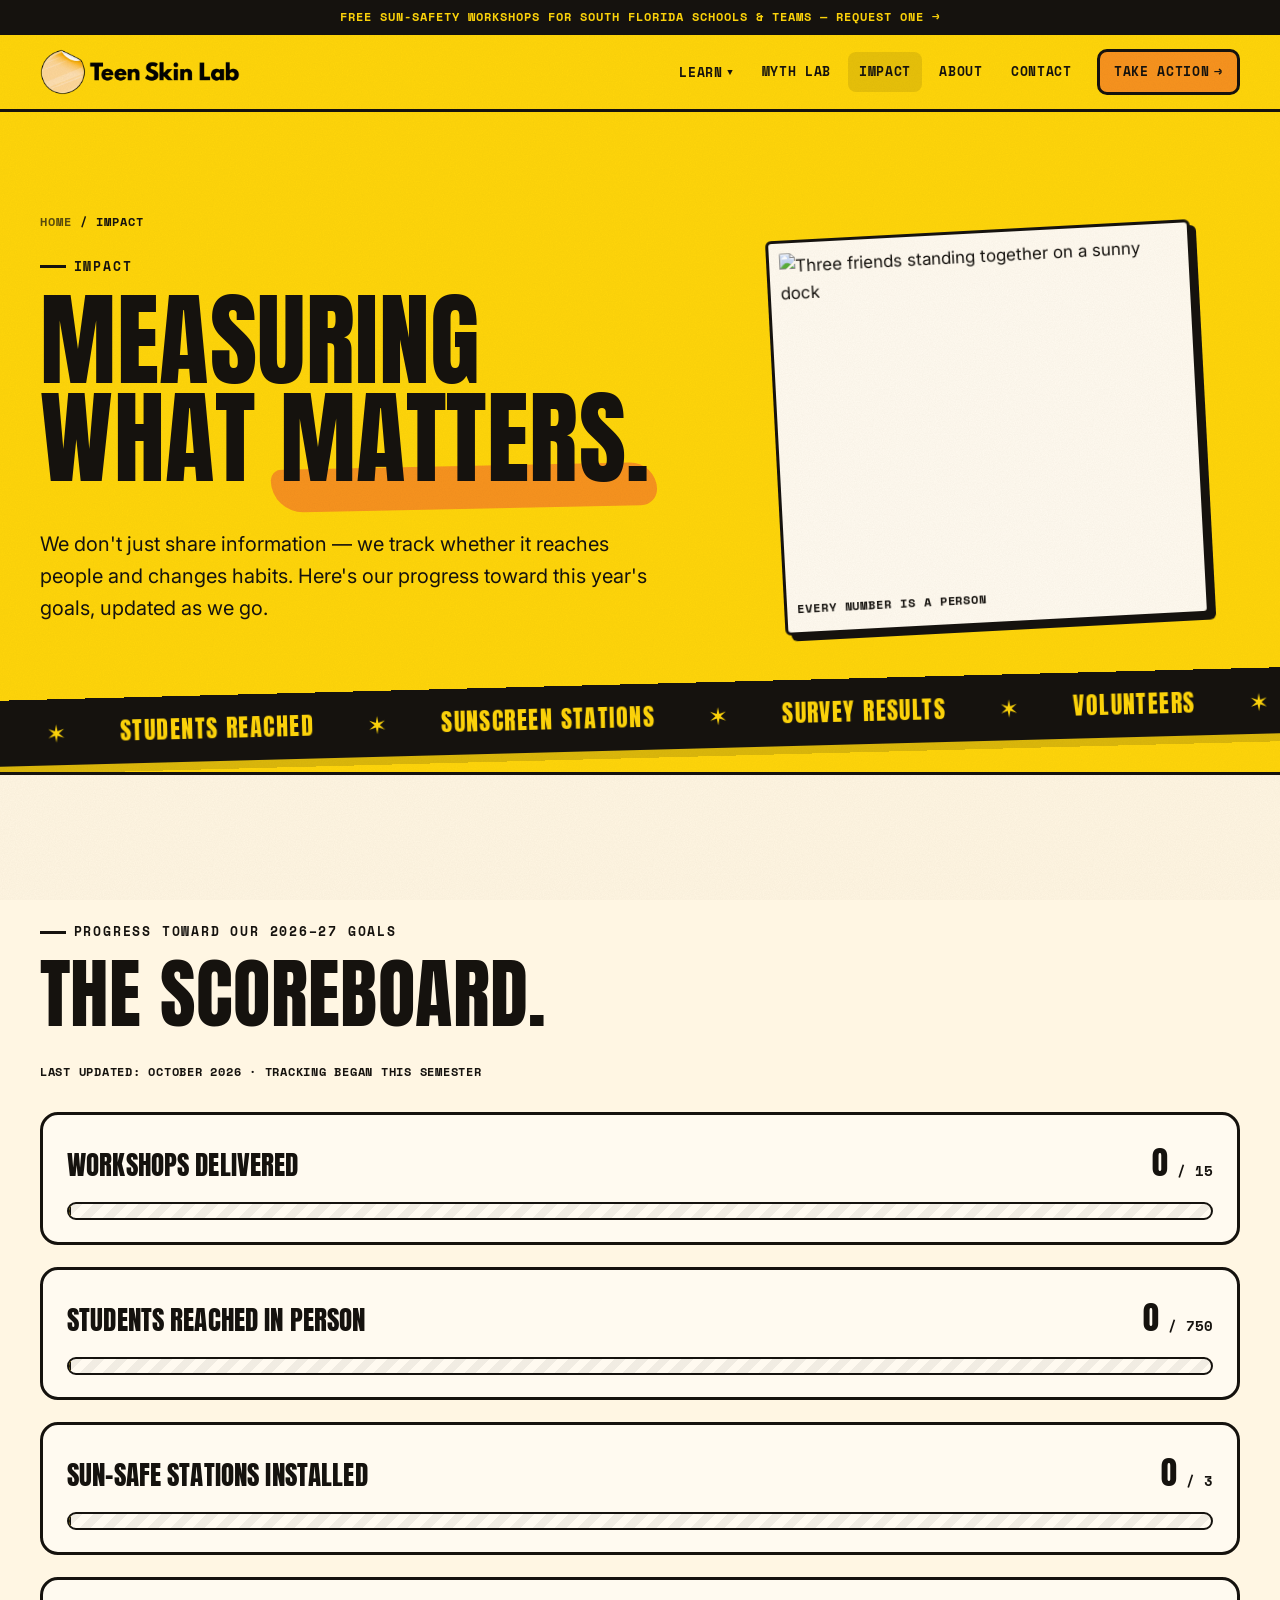
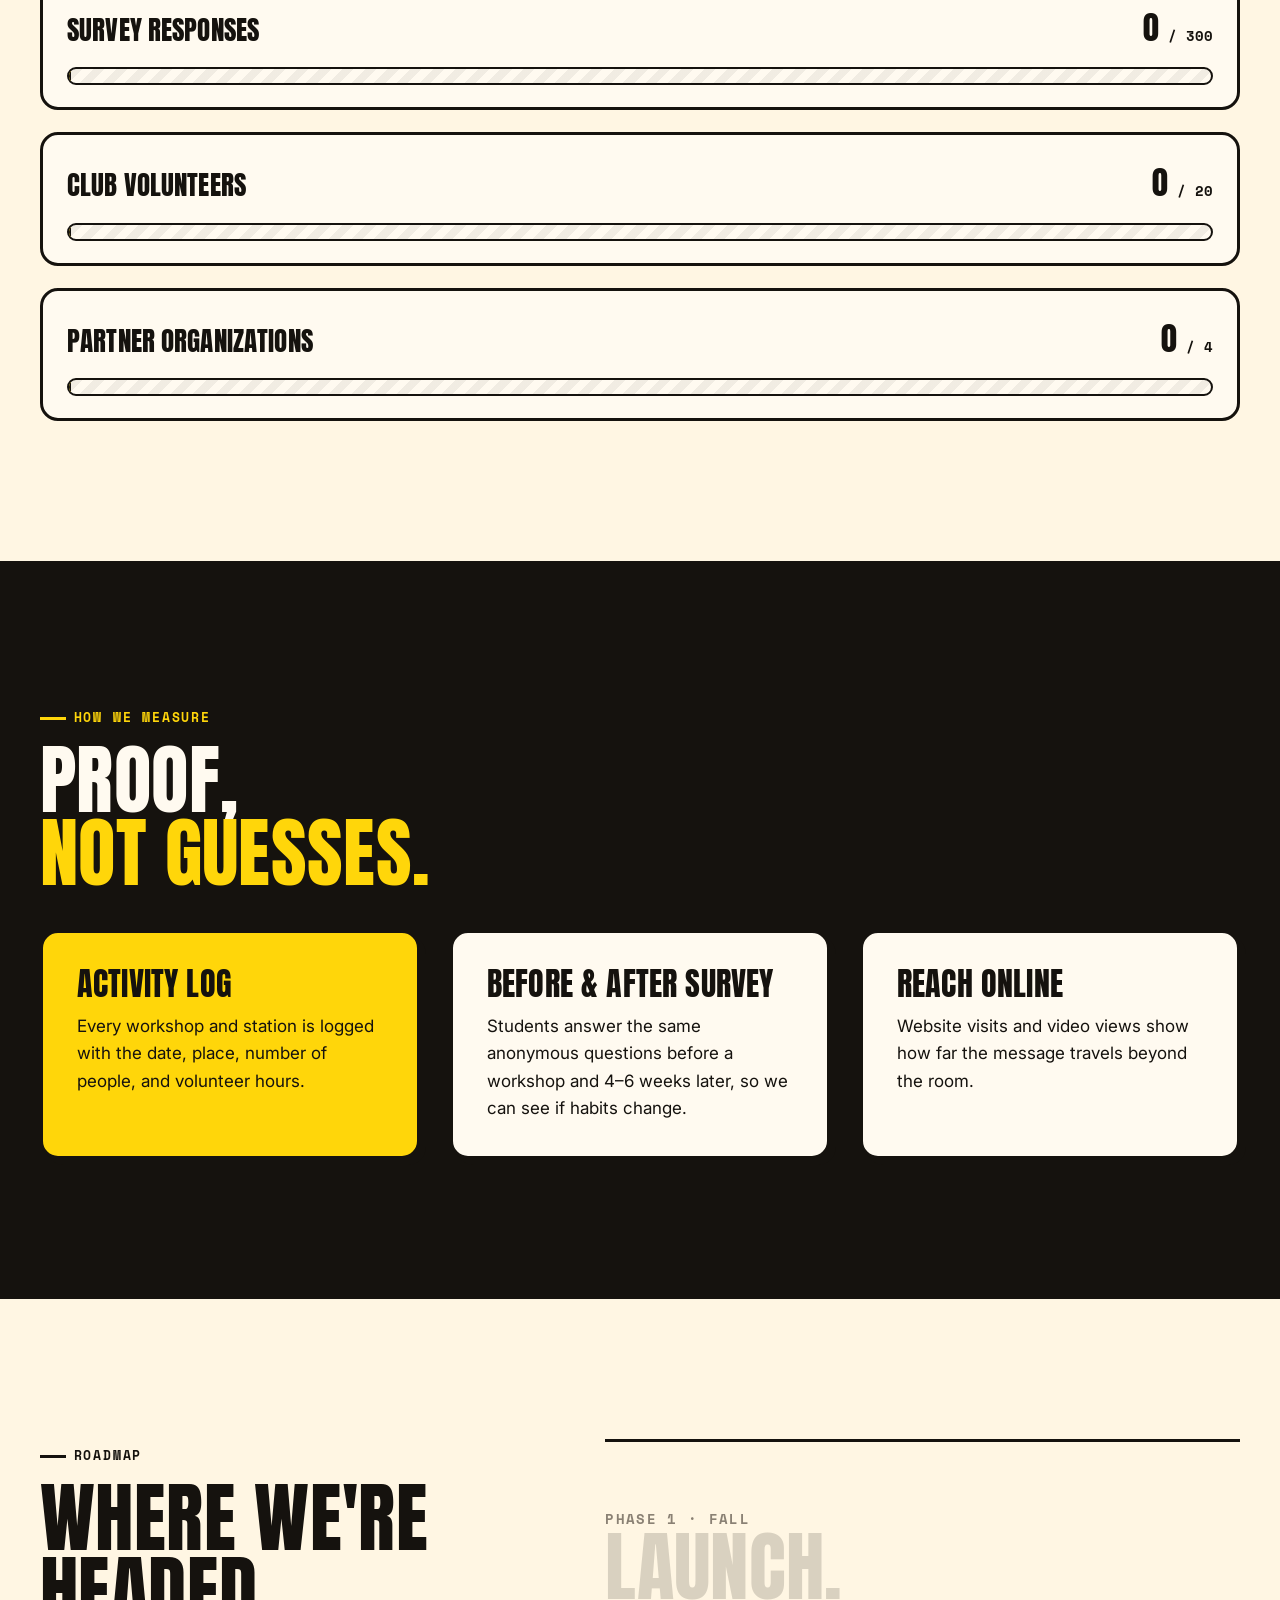
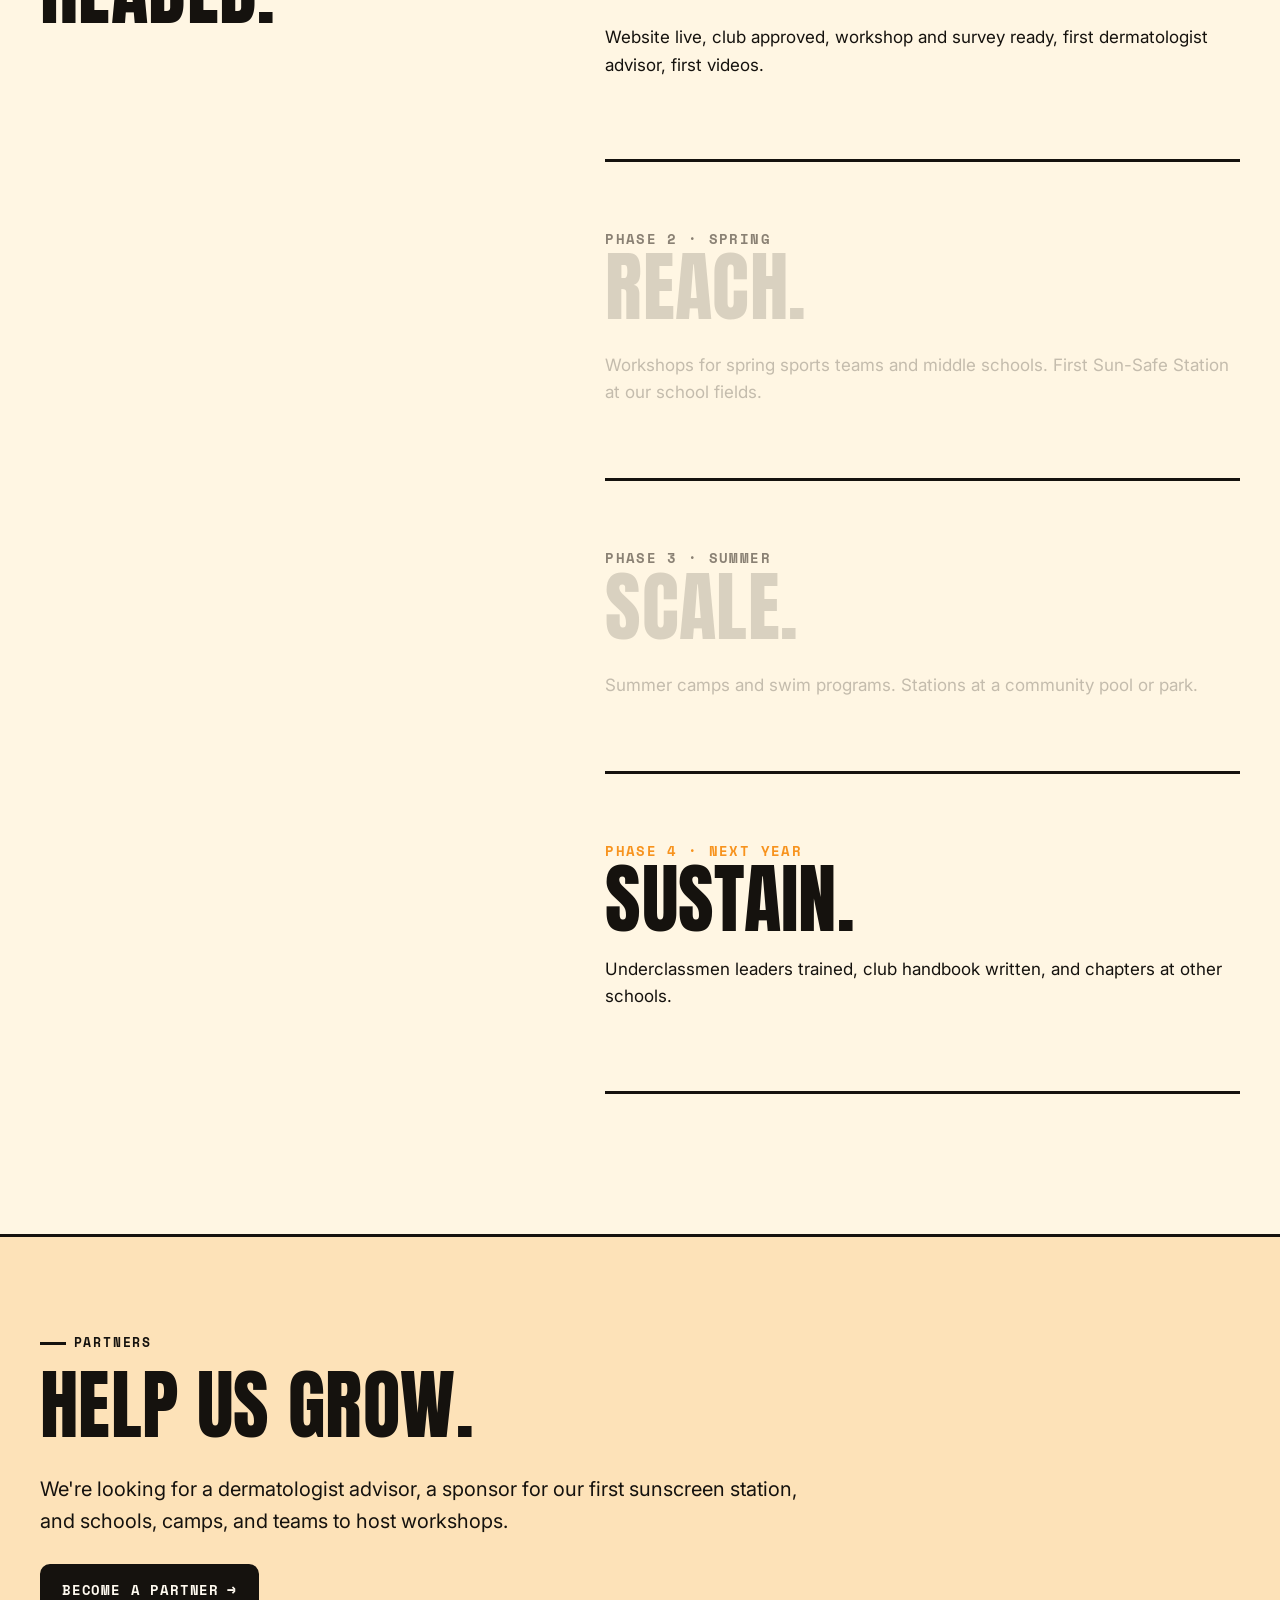
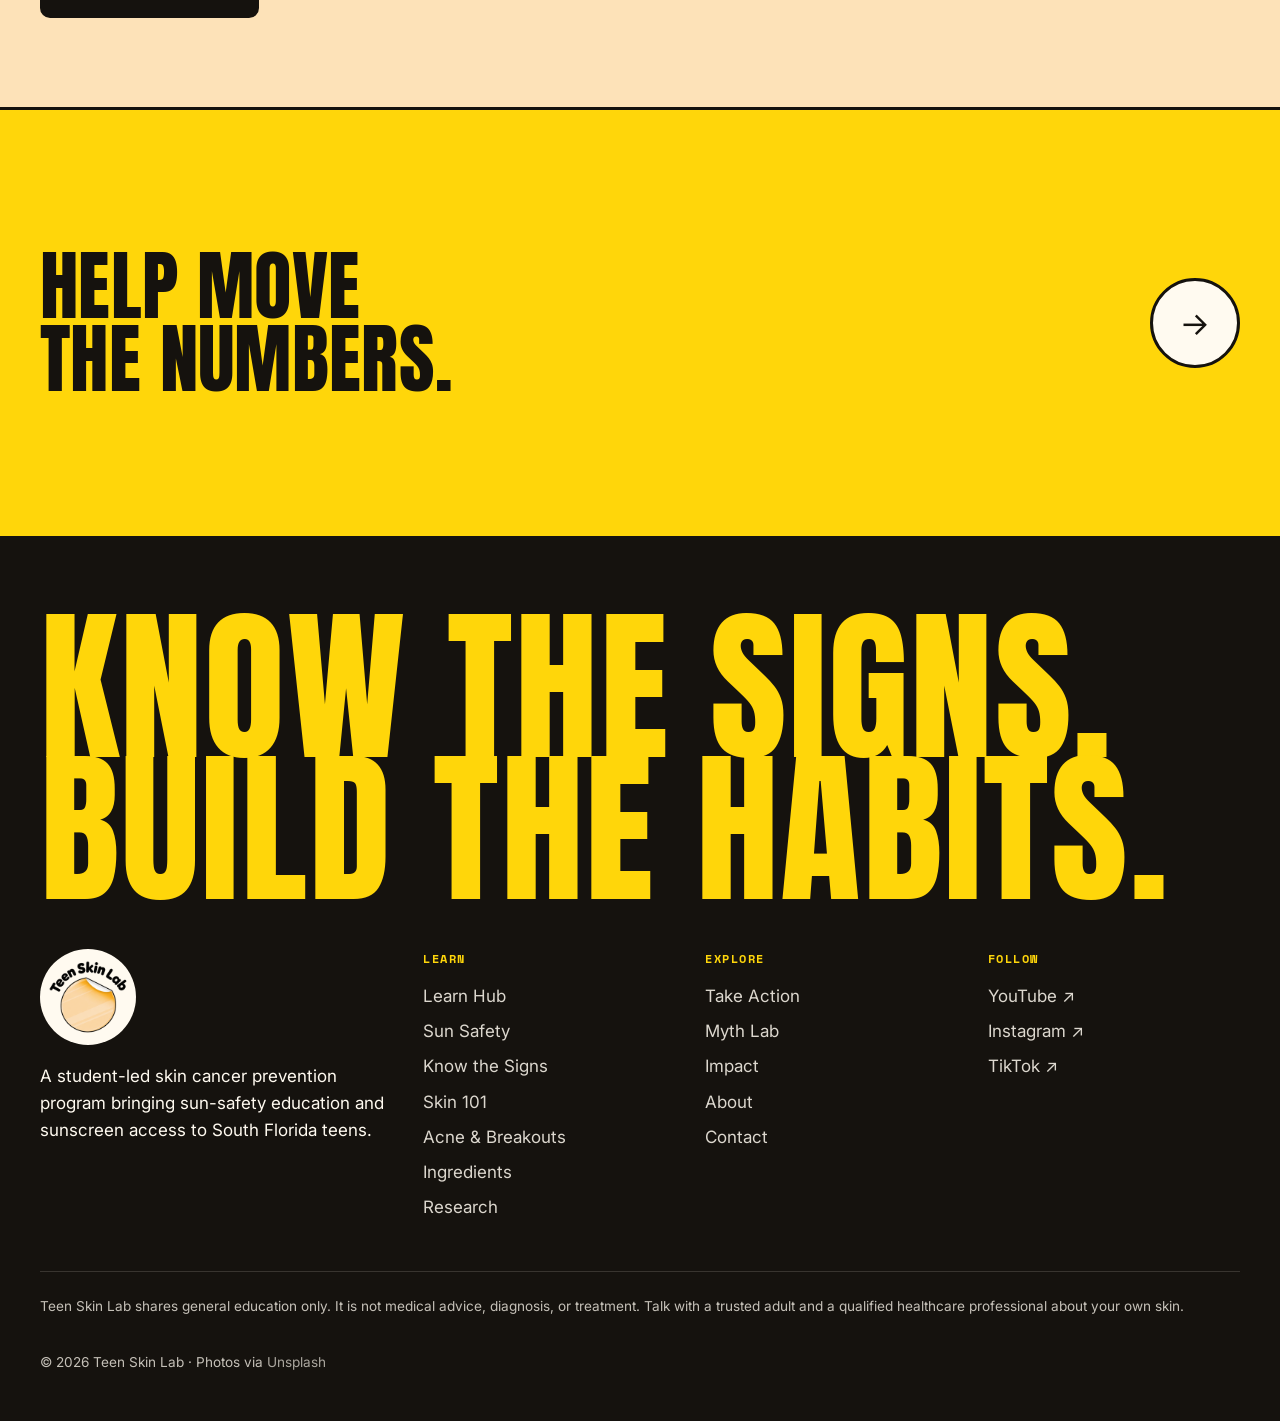
==== site/impact.html @ 0ec0adff "Add files via upload" ====
<!doctype html>
<html lang="en">
<head>
  <meta charset="utf-8">
  <meta name="viewport" content="width=device-width, initial-scale=1">
  <title>Impact — Teen Skin Lab</title>
  <meta name="description" content="Track Teen Skin Lab's progress: workshops delivered, students reached, sunscreen stations installed, and survey results.">
  <meta name="theme-color" content="#ffd60a">
  <link rel="icon" href="logo.png">
  <link rel="preconnect" href="https://fonts.googleapis.com">
  <link rel="preconnect" href="https://fonts.gstatic.com" crossorigin>
  <link href="https://fonts.googleapis.com/css2?family=Anton&family=Inter:wght@400;500;700&family=Space+Mono:wght@400;700&display=swap" rel="stylesheet">
  <link rel="stylesheet" href="style.css">
</head>
<body>
  <div id="site-header"></div>
  <main>
    <section class="page-hero band-sun">
      <div class="wrap inner">
        <div>
          <p class="crumbs"><a href="index.html">Home</a> / Impact</p>
          <p class="eyebrow" data-reveal>Impact</p>
          <h1 data-reveal>Measuring<br>what <span class="mark amber">matters.</span></h1>
          <p class="lead" data-reveal>We don't just share information — we track whether it reaches people and changes habits. Here's our progress toward this year's goals, updated as we go.</p>
        </div>
        <figure class="polaroid" data-reveal="tilt" style="--r:-3deg">
          <img src="https://images.unsplash.com/photo-1604694113734-1529fe67a7fd?auto=format&fit=crop&w=800&q=75" alt="Three friends standing together on a sunny dock">
          <figcaption>Every number is a person</figcaption>
        </figure>
      </div>
      <div class="tape ink" aria-hidden="true"><div class="track">
        <span>Workshops</span><span>Students reached</span><span>Sunscreen stations</span><span>Survey results</span><span>Volunteers</span>
        <span>Workshops</span><span>Students reached</span><span>Sunscreen stations</span><span>Survey results</span><span>Volunteers</span>
      </div></div>
    </section>

    <section class="pad">
      <div class="wrap">
        <p class="eyebrow" data-reveal>Progress toward our 2026–27 goals</p>
        <h2 data-reveal>The scoreboard.</h2>
        <!-- UPDATE THESE: change data-current as you go. data-goal is the target. -->
        <p class="updated" data-reveal>Last updated: October 2026 · Tracking began this semester</p>
        <div class="meters" data-stagger style="margin-top:30px">
          <div class="meter" data-current="0" data-goal="15" data-reveal><div class="meter-top"><h3>Workshops delivered</h3><span class="meter-nums"></span></div><div class="bar"><span></span></div></div>
          <div class="meter" data-current="0" data-goal="750" data-reveal><div class="meter-top"><h3>Students reached in person</h3><span class="meter-nums"></span></div><div class="bar"><span></span></div></div>
          <div class="meter" data-current="0" data-goal="3" data-reveal><div class="meter-top"><h3>Sun-Safe Stations installed</h3><span class="meter-nums"></span></div><div class="bar"><span></span></div></div>
          <div class="meter" data-current="0" data-goal="300" data-reveal><div class="meter-top"><h3>Survey responses</h3><span class="meter-nums"></span></div><div class="bar"><span></span></div></div>
          <div class="meter" data-current="0" data-goal="20" data-reveal><div class="meter-top"><h3>Club volunteers</h3><span class="meter-nums"></span></div><div class="bar"><span></span></div></div>
          <div class="meter" data-current="0" data-goal="4" data-reveal><div class="meter-top"><h3>Partner organizations</h3><span class="meter-nums"></span></div><div class="bar"><span></span></div></div>
        </div>
      </div>
    </section>

    <section class="pad band-ink on-dark">
      <div class="wrap">
        <p class="eyebrow" data-reveal>How we measure</p>
        <h2 data-reveal>Proof,<br><span style="color:var(--sun)">not guesses.</span></h2>
        <div class="grid-3" data-stagger style="margin-top:40px;color:var(--ink)">
          <div class="box sun" data-reveal><h3>Activity log</h3><p>Every workshop and station is logged with the date, place, number of people, and volunteer hours.</p></div>
          <div class="box" data-reveal><h3>Before &amp; after survey</h3><p>Students answer the same anonymous questions before a workshop and 4–6 weeks later, so we can see if habits change.</p></div>
          <div class="box" data-reveal><h3>Reach online</h3><p>Website visits and video views show how far the message travels beyond the room.</p></div>
        </div>
      </div>
    </section>

    <section class="pad">
      <div class="wrap split">
        <div class="sticky">
          <p class="eyebrow" data-reveal>Roadmap</p>
          <h2 data-reveal>Where we're<br>headed.</h2>
        </div>
        <div data-steps>
          <div class="step" data-tag="Launch"><span class="num">PHASE 1 · FALL</span><h3>Launch.</h3><p>Website live, club approved, workshop and survey ready, first dermatologist advisor, first videos.</p></div>
          <div class="step" data-tag="Reach"><span class="num">PHASE 2 · SPRING</span><h3>Reach.</h3><p>Workshops for spring sports teams and middle schools. First Sun-Safe Station at our school fields.</p></div>
          <div class="step" data-tag="Scale"><span class="num">PHASE 3 · SUMMER</span><h3>Scale.</h3><p>Summer camps and swim programs. Stations at a community pool or park.</p></div>
          <div class="step" data-tag="Sustain"><span class="num">PHASE 4 · NEXT YEAR</span><h3>Sustain.</h3><p>Underclassmen leaders trained, club handbook written, and chapters at other schools.</p></div>
        </div>
      </div>
    </section>

    <section class="pad-sm band-peach rule" style="border-bottom:var(--line)">
      <div class="wrap">
        <p class="eyebrow" data-reveal>Partners</p>
        <h2 data-reveal>Help us grow.</h2>
        <p class="lead" data-reveal>We're looking for a dermatologist advisor, a sponsor for our first sunscreen station, and schools, camps, and teams to host workshops.</p>
        <div class="btn-row" data-reveal><a class="btn" href="contact.html?reason=partner">Become a partner <span class="arr">→</span></a></div>
      </div>
    </section>

    <section class="pad band-sun">
      <div class="wrap">
        <a class="next" href="take-action.html" data-reveal>
          <h2>Help move<br>the numbers.</h2>
          <span class="circle" aria-hidden="true">→</span>
        </a>
      </div>
    </section>
  </main>
  <div id="site-footer"></div>
  <script src="main.js"></script>
</body>
</html>
---- site/style.css ----
/* =========================================================
   Teen Skin Lab — shared styles
   Palette pulled from the logo: sun yellow, amber, ink, cream.
   ========================================================= */

@view-transition { navigation: auto; }

:root {
  --ink: #15120e;
  --ink-soft: #3a332b;
  --paper: #fff6e3;
  --cream: #fffaf0;
  --sun: #ffd60a;
  --sun-deep: #ffb703;
  --amber: #f7931e;
  --peach: #fde2b8;
  --muted: #8a8174;
  --line: 3px solid var(--ink);

  --display: "Anton", "Impact", "Arial Narrow Bold", sans-serif;
  --body: "Inter", system-ui, -apple-system, "Segoe UI", sans-serif;
  --mono: "Space Mono", ui-monospace, "Consolas", monospace;

  --wrap: 1200px;
  --gutter: clamp(16px, 4vw, 40px);
  --radius: 18px;
  --shadow: 6px 6px 0 var(--ink);
  --ease: cubic-bezier(.2, .8, .2, 1);
}

*, *::before, *::after { box-sizing: border-box; }
html { scroll-behavior: smooth; -webkit-text-size-adjust: 100%; }
body {
  margin: 0;
  font-family: var(--body);
  font-size: 17px;
  line-height: 1.6;
  color: var(--ink);
  background: var(--paper);
  overflow-x: hidden;
  transition: background-color .7s var(--ease), color .7s var(--ease);
}
img { max-width: 100%; display: block; }
/* Keeps slide-in animations from causing sideways scrolling; clip (unlike hidden) keeps sticky working */
main { overflow-x: clip; }
a { color: inherit; }
::selection { background: var(--sun); color: var(--ink); }

/* Paper grain over the whole page (pure SVG noise, no image file) */
body::before {
  content: "";
  position: fixed; inset: 0;
  pointer-events: none;
  z-index: 100;
  opacity: .22;
  mix-blend-mode: multiply;
  background-image: url("data:image/svg+xml,%3Csvg xmlns='http://www.w3.org/2000/svg' width='220' height='220'%3E%3Cfilter id='n'%3E%3CfeTurbulence type='fractalNoise' baseFrequency='.85' numOctaves='3' stitchTiles='stitch'/%3E%3CfeColorMatrix values='0 0 0 0 .5 0 0 0 0 .45 0 0 0 0 .38 0 0 0 .55 0'/%3E%3C/filter%3E%3Crect width='100%25' height='100%25' filter='url(%23n)'/%3E%3C/svg%3E");
}

.wrap { width: min(var(--wrap), 100% - var(--gutter) * 2); margin-inline: auto; }

/* ---------- Type ---------- */
h1, h2, h3, .display {
  font-family: var(--display);
  font-weight: 400;
  text-transform: uppercase;
  line-height: .95;
  letter-spacing: .005em;
  margin: 0 0 .4em;
}
h1 { font-size: clamp(3rem, 9vw, 7.5rem); }
h2 { font-size: clamp(2.4rem, 6vw, 4.8rem); }
h3 { font-size: clamp(1.5rem, 2.6vw, 2rem); line-height: 1.05; }
p { margin: 0 0 1em; }
.lead { font-size: clamp(1.05rem, 1.6vw, 1.25rem); max-width: 60ch; }
.eyebrow {
  font-family: var(--mono);
  font-size: .8rem;
  font-weight: 700;
  letter-spacing: .14em;
  text-transform: uppercase;
  margin: 0 0 1.2em;
  display: inline-flex; align-items: center; gap: .6em;
}
.eyebrow::before { content: ""; width: 26px; height: 3px; background: currentColor; }

/* Marker highlight that draws itself in */
.mark { position: relative; white-space: nowrap; z-index: 0; }
.mark::after {
  content: "";
  position: absolute; z-index: -1;
  left: -.08em; right: -.08em; bottom: .02em; height: .42em;
  background: var(--sun);
  border-radius: .2em .5em .3em .6em;
  transform: scaleX(0) rotate(-1.2deg);
  transform-origin: left center;
  transition: transform .9s .5s var(--ease);
}
.mark.amber::after { background: var(--amber); }
.is-in .mark::after, .mark.is-in::after { transform: scaleX(1) rotate(-1.2deg); }

/* ---------- Buttons ---------- */
.btn {
  --bg: var(--ink); --fg: var(--cream);
  display: inline-flex; align-items: center; gap: .6em;
  padding: .95em 1.4em;
  font-family: var(--mono); font-weight: 700; font-size: .85rem;
  letter-spacing: .06em; text-transform: uppercase; text-decoration: none;
  color: var(--fg); background: var(--bg);
  border: var(--line); border-radius: 10px;
  box-shadow: 0 0 0 var(--ink);
  transition: transform .25s var(--ease), box-shadow .25s var(--ease), background .25s;
  cursor: pointer;
}
.btn:hover, .btn:focus-visible { transform: translate(-4px, -4px); box-shadow: 4px 4px 0 var(--ink); }
.btn:active { transform: translate(0, 0); box-shadow: 0 0 0 var(--ink); }
.btn .arr { transition: transform .25s var(--ease); }
.btn:hover .arr { transform: translateX(4px); }
.btn.sun { --bg: var(--sun); --fg: var(--ink); }
.btn.amber { --bg: var(--amber); --fg: var(--ink); }
.btn.ghost { --bg: transparent; --fg: var(--ink); }
.btn.light { --bg: var(--cream); --fg: var(--ink); }
.on-dark .btn:hover { box-shadow: 4px 4px 0 var(--sun); }
.btn-row { display: flex; flex-wrap: wrap; gap: 14px; margin-top: 1.6em; }

:focus-visible { outline: 3px solid var(--amber); outline-offset: 3px; }

/* ---------- Announcement + header ---------- */
.announce {
  background: var(--ink); color: var(--sun);
  font-family: var(--mono); font-size: .78rem; font-weight: 700; letter-spacing: .08em;
  text-transform: uppercase; text-align: center;
  padding: .6em var(--gutter);
}
.announce a { text-decoration: none; }
.announce a:hover { text-decoration: underline; }

.site-header {
  position: sticky; top: 0; z-index: 50;
  background: var(--sun);
  border-bottom: var(--line);
  transition: box-shadow .3s, padding .3s;
}
.site-header.scrolled { box-shadow: 0 6px 0 rgba(21,18,14,.12); }
.nav {
  display: flex; align-items: center; justify-content: space-between; gap: 20px;
  min-height: 74px;
  transition: min-height .3s var(--ease);
}
.site-header.scrolled .nav { min-height: 60px; }
.brand { display: flex; align-items: center; gap: 10px; text-decoration: none; }
.brand img { height: 46px; width: auto; transition: transform .5s var(--ease), height .3s var(--ease); }
.brand:hover img { transform: rotate(-2deg) scale(1.04); }
.site-header.scrolled .brand img { height: 38px; }

.menu { display: flex; align-items: center; gap: 6px; list-style: none; margin: 0; padding: 0; }
.menu > li { position: relative; }
.menu a, .menu button {
  font-family: var(--mono); font-size: .82rem; font-weight: 700; letter-spacing: .05em;
  text-transform: uppercase; text-decoration: none;
  background: none; border: 0; color: var(--ink); cursor: pointer;
  padding: .7em .85em; border-radius: 8px;
  display: inline-flex; align-items: center; gap: .35em;
}
.menu > li > a:hover, .menu > li > button:hover, .menu a[aria-current="page"] { background: rgba(21,18,14,.1); }
.menu .chev { transition: transform .25s; font-size: .7em; }
.has-drop:hover .chev, .has-drop.open .chev { transform: rotate(180deg); }
.drop {
  position: absolute; top: calc(100% + 8px); left: 0;
  min-width: 230px; list-style: none; margin: 0; padding: 8px;
  background: var(--ink); border-radius: 12px;
  opacity: 0; visibility: hidden; transform: translateY(-6px);
  transition: opacity .2s, transform .25s var(--ease), visibility .2s;
}
.drop::before { content: ""; position: absolute; inset: -12px 0 auto; height: 12px; }
.has-drop:hover .drop, .has-drop:focus-within .drop, .has-drop.open .drop { opacity: 1; visibility: visible; transform: none; }
.drop a { color: var(--cream); display: flex; width: 100%; }
.drop a:hover, .drop a[aria-current="page"] { background: rgba(255,214,10,.16); color: var(--sun); }
.menu a.btn { margin-left: 8px; padding: .75em 1.1em; background: var(--bg); color: var(--fg); border: var(--line); border-radius: 10px; }
.menu a.btn:hover { background: var(--bg); }

.burger { display: none; width: 48px; height: 44px; border: var(--line); border-radius: 10px; background: var(--cream); cursor: pointer; position: relative; }
.burger span, .burger span::before, .burger span::after { position: absolute; left: 11px; width: 20px; height: 3px; background: var(--ink); border-radius: 2px; transition: transform .3s var(--ease), opacity .2s; }
.burger span { top: 19px; }
.burger span::before { content: ""; left: 0; top: -7px; }
.burger span::after { content: ""; left: 0; top: 7px; }
.nav-open .burger span { background: transparent; }
.nav-open .burger span::before { transform: translateY(7px) rotate(45deg); }
.nav-open .burger span::after { transform: translateY(-7px) rotate(-45deg); }

/* Scroll progress bar */
.progress { position: absolute; left: 0; bottom: -3px; height: 3px; width: 100%; background: var(--amber); transform-origin: left; transform: scaleX(0); }

/* ---------- Sections ---------- */
section { position: relative; }
.pad { padding-block: clamp(70px, 11vw, 140px); }
.pad-sm { padding-block: clamp(50px, 7vw, 90px); }
.band-sun { background: var(--sun); }
.band-amber { background: var(--amber); }
.band-peach { background: var(--peach); }
.band-cream { background: var(--cream); }
.band-ink { background: var(--ink); color: var(--cream); }
.band-ink .eyebrow { color: var(--sun); }
.rule { border-top: var(--line); }
/* With JS on, themed sections let the body colour fade in behind them */
.js [data-body] { background: transparent; }

/* ---------- Hero ---------- */
.hero { padding-top: clamp(50px, 8vw, 100px); overflow: hidden; }
.hero-copy { position: relative; text-align: center; z-index: 2; }
.hero h1 .line { display: block; overflow: hidden; padding-bottom: .04em; }
.hero h1 .line > span { display: inline-block; transform: translateY(105%); transition: transform 1s var(--ease); }
.hero h1 .line:nth-child(2) > span { transition-delay: .12s; }
.hero.is-in h1 .line > span { transform: none; }
.hero .lead { margin-inline: auto; }
.hero .btn-row { justify-content: center; }
.doodle {
  position: absolute; width: clamp(70px, 10vw, 130px);
  left: clamp(0px, 4vw, 60px); top: 40%;
  color: var(--ink);
}
.doodle path { stroke-dasharray: 400; stroke-dashoffset: 400; transition: stroke-dashoffset 1.6s .9s var(--ease); }
.hero.is-in .doodle path { stroke-dashoffset: 0; }
.sparkle { position: absolute; right: clamp(0px, 5vw, 80px); top: 12%; width: clamp(46px, 6vw, 80px); animation: spin 14s linear infinite; }

.collage {
  position: relative;
  display: grid; grid-template-columns: repeat(3, 1fr); gap: clamp(12px, 3vw, 40px);
  margin-top: clamp(40px, 7vw, 80px);
  padding-bottom: clamp(90px, 12vw, 160px);
}
.polaroid {
  background: var(--cream); padding: 10px 10px 14px;
  border: var(--line); border-radius: 6px;
  box-shadow: var(--shadow);
  will-change: transform;
}
.polaroid img { aspect-ratio: 4 / 3.4; object-fit: cover; width: 100%; border-radius: 2px; }
.polaroid figcaption { font-family: var(--mono); font-size: .72rem; font-weight: 700; text-transform: uppercase; letter-spacing: .08em; padding-top: 8px; }
.collage > .para { will-change: transform; }
.collage > :nth-child(1) .polaroid { --r: -6deg; transform: rotate(var(--r)); margin-top: 30px; }
.collage > :nth-child(2) .polaroid { --r: 3deg; transform: rotate(var(--r)); }
.collage > :nth-child(3) .polaroid { --r: -2deg; transform: rotate(var(--r)); margin-top: 50px; }

/* Caution-tape style marquee bands */
.tape {
  position: absolute; left: -10%; width: 120%;
  background: var(--sun); color: var(--ink);
  border-block: var(--line);
  font-family: var(--display); font-size: clamp(1rem, 2vw, 1.5rem); letter-spacing: .06em; text-transform: uppercase;
  overflow: hidden; white-space: nowrap;
  z-index: 3;
  box-shadow: 0 8px 0 rgba(21,18,14,.15);
}
.tape.ink { background: var(--ink); color: var(--sun); border-color: var(--ink); }
.tape .track { display: inline-flex; gap: 2.2em; padding: .45em 0; animation: marquee 28s linear infinite; }
.tape.rev .track { animation-direction: reverse; animation-duration: 34s; }
.tape .track span::after { content: "✶"; margin-left: 2.2em; }
.collage .tape { bottom: 70px; transform: rotate(-4deg); }
.collage .tape.ink { bottom: 40px; transform: rotate(2.5deg); }
@keyframes marquee { to { transform: translateX(-50%); } }
@keyframes spin { to { transform: rotate(360deg); } }

/* ---------- Statement box + stats ---------- */
.statement {
  background: var(--sun); border: var(--line); border-radius: var(--radius);
  padding: clamp(28px, 5vw, 60px);
  box-shadow: 10px 10px 0 var(--ink);
}
.stats { display: grid; grid-template-columns: repeat(3, 1fr); gap: 0; margin-top: 2.2em; border-top: var(--line); }
.stat { padding: 1.4em 1.2em 0 0; }
.stat + .stat { border-left: var(--line); padding-left: 1.2em; }
.stats.four { grid-template-columns: repeat(4, 1fr); }
.stat b { display: block; font-family: var(--display); font-weight: 400; font-size: clamp(2.6rem, 5vw, 4.2rem); line-height: 1; }
.stat span { font-size: .95rem; display: block; margin-top: .4em; }
.src { font-family: var(--mono); font-size: .72rem; letter-spacing: .03em; color: var(--ink-soft); margin-top: 1.6em; }
.src a { text-underline-offset: 2px; }

/* ---------- Scroll-driven steps ---------- */
.steps { display: grid; grid-template-columns: 1.1fr 1fr; gap: clamp(30px, 6vw, 80px); align-items: start; }
.step { padding-block: clamp(30px, 7vh, 70px); border-top: var(--line); }
.step:last-child { border-bottom: var(--line); }
.step h3 { font-size: clamp(2.6rem, 6vw, 5rem); line-height: .9; color: rgba(21,18,14,.16); transition: color .5s var(--ease); margin-bottom: .3em; }
.step .num { font-family: var(--mono); font-weight: 700; font-size: .85rem; letter-spacing: .1em; color: var(--muted); transition: color .5s; }
.step p, .step .btn { opacity: .25; transform: translateY(8px); transition: opacity .5s var(--ease), transform .5s var(--ease); }
.step.active h3 { color: var(--ink); }
.step.active .num { color: var(--amber); }
.step.active p, .step.active .btn { opacity: 1; transform: none; }
.steps-media { position: sticky; top: 120px; aspect-ratio: 4 / 5; border: var(--line); border-radius: var(--radius); overflow: hidden; box-shadow: 10px 10px 0 var(--ink); background: var(--ink); }
.steps-media img { position: absolute; inset: 0; width: 100%; height: 100%; object-fit: cover; opacity: 0; transform: scale(1.08); transition: opacity .7s var(--ease), transform 1.2s var(--ease); }
.steps-media img.show { opacity: 1; transform: none; }
.step-img { display: none; }
.steps-media .tag { position: absolute; left: 16px; bottom: 16px; z-index: 2; background: var(--sun); border: var(--line); border-radius: 999px; padding: .35em 1em; font-family: var(--mono); font-weight: 700; font-size: .78rem; text-transform: uppercase; }

/* ---------- Big type band ---------- */
.bigtype { text-align: left; }
.bigtype h2 { font-size: clamp(3.4rem, 12vw, 10rem); line-height: .86; margin: 0; }
.bigtype h2 .outline { color: transparent; -webkit-text-stroke: 2px var(--sun); }

/* ---------- Topic cards ---------- */
.grid-3 { display: grid; grid-template-columns: repeat(3, 1fr); gap: clamp(18px, 2.5vw, 30px); }
.grid-2 { display: grid; grid-template-columns: repeat(2, 1fr); gap: clamp(18px, 2.5vw, 30px); }
.card {
  position: relative; display: flex; flex-direction: column;
  background: var(--cream); color: var(--ink);
  border: var(--line); border-radius: var(--radius); overflow: hidden;
  text-decoration: none;
  transition: transform .35s var(--ease), box-shadow .35s var(--ease);
}
a.card:hover { transform: translate(-6px, -6px) rotate(-.6deg); box-shadow: 8px 8px 0 var(--sun-deep); }
.band-ink a.card:hover { box-shadow: 8px 8px 0 var(--sun); }
.card .img { aspect-ratio: 16 / 10; overflow: hidden; border-bottom: var(--line); }
.card .img img { width: 100%; height: 100%; object-fit: cover; transition: transform .8s var(--ease); }
a.card:hover .img img { transform: scale(1.07); }
.card .body { padding: 22px 22px 24px; display: flex; flex-direction: column; flex: 1; }
.card .body p { font-size: .98rem; color: var(--ink-soft); }
.card .go { margin-top: auto; font-family: var(--mono); font-weight: 700; font-size: .8rem; text-transform: uppercase; letter-spacing: .06em; }
.card .chip { position: absolute; top: 14px; left: 14px; z-index: 2; background: var(--sun); border: 2px solid var(--ink); border-radius: 999px; padding: .2em .8em; font-family: var(--mono); font-size: .7rem; font-weight: 700; text-transform: uppercase; }

/* ---------- Flip cards (Myth vs Fact) ---------- */
.flips { display: grid; grid-template-columns: repeat(auto-fill, minmax(260px, 1fr)); gap: clamp(22px, 3vw, 40px); padding-block: 10px 30px; }
.flip { perspective: 1200px; min-height: 290px; transform: rotate(var(--r, 0deg)); transition: transform .4s var(--ease); }
.flip:nth-child(4n+1) { --r: -3deg; }
.flip:nth-child(4n+2) { --r: 2.5deg; margin-top: 26px; }
.flip:nth-child(4n+3) { --r: -1.5deg; }
.flip:nth-child(4n+4) { --r: 3deg; margin-top: 18px; }
.flip:hover { transform: rotate(0deg) translateY(-6px); }
.flip button { all: unset; display: block; width: 100%; height: 100%; min-height: inherit; cursor: pointer; position: relative; transform-style: preserve-3d; transition: transform .8s var(--ease); }
.flip button:focus-visible { outline: 3px solid var(--amber); outline-offset: 6px; border-radius: var(--radius); }
.flip.flipped button { transform: rotateY(180deg); }
.face {
  position: absolute; inset: 0;
  backface-visibility: hidden; -webkit-backface-visibility: hidden;
  border: var(--line); border-radius: var(--radius);
  padding: 24px; display: flex; flex-direction: column;
  box-shadow: var(--shadow);
}
.face .label { font-family: var(--mono); font-weight: 700; font-size: .75rem; letter-spacing: .12em; text-transform: uppercase; }
.face .q { font-family: var(--display); text-transform: uppercase; font-size: clamp(1.5rem, 2.2vw, 1.9rem); line-height: 1.02; margin: .5em 0 auto; }
.face p { font-size: .95rem; margin: .6em 0 auto; }
.face .hint { font-family: var(--mono); font-weight: 700; font-size: .75rem; text-transform: uppercase; display: inline-flex; align-self: flex-start; gap: .4em; border: 2px solid currentColor; border-radius: 8px; padding: .45em .8em; margin-top: 14px; }
.face.front { background: var(--sun); }
.flip:nth-child(3n+2) .face.front { background: var(--amber); }
.flip:nth-child(3n+3) .face.front { background: var(--cream); }
.band-sun .flip:nth-child(3n+1) .face.front { background: var(--cream); }
.band-sun .flip:nth-child(3n+3) .face.front { background: var(--peach); }
.face.back { background: var(--ink); color: var(--cream); transform: rotateY(180deg); }
.face.back .label { color: var(--sun); }
.verdict { font-family: var(--display); font-size: 2.4rem; line-height: 1; color: var(--sun); text-transform: uppercase; margin-top: .25em; }

/* ---------- Quote ---------- */
.quote { display: grid; grid-template-columns: 1.2fr 1fr; gap: clamp(30px, 6vw, 80px); align-items: center; }
.quote blockquote { margin: 0; }
.quote blockquote p { font-family: var(--display); text-transform: uppercase; font-size: clamp(2.6rem, 6.5vw, 5.6rem); line-height: .92; margin: 0 0 .4em; }
.quote .qmark { font-family: var(--display); font-size: 6rem; line-height: .6; color: var(--amber); display: block; height: .5em; }
.quote figure { position: relative; margin: 0; }
.quote figure img { border: var(--line); border-radius: var(--radius); aspect-ratio: 4 / 5; object-fit: cover; width: 100%; box-shadow: 10px 10px 0 var(--sun); }
.sticker {
  position: absolute; top: -46px; right: -30px; width: 140px; z-index: 2;
  filter: drop-shadow(4px 5px 0 rgba(21,18,14,.35));
  animation: bob 5s ease-in-out infinite;
}
.quote figure .sticker img { width: 100%; border: 0; box-shadow: none; aspect-ratio: auto; border-radius: 0; object-fit: contain; }
@keyframes bob { 50% { transform: translateY(-10px) rotate(8deg); } }

/* ---------- Video slots ---------- */
.video-card { border: var(--line); border-radius: var(--radius); overflow: hidden; background: var(--ink); color: var(--cream); text-decoration: none; display: block; transition: transform .35s var(--ease), box-shadow .35s var(--ease); }
.video-card:hover { transform: translate(-5px, -5px); box-shadow: 8px 8px 0 var(--sun); }
.video-card .thumb { position: relative; aspect-ratio: 16 / 9; overflow: hidden; }
.video-card .thumb img { width: 100%; height: 100%; object-fit: cover; opacity: .55; transition: opacity .4s, transform .8s var(--ease); }
.video-card:hover .thumb img { opacity: .75; transform: scale(1.05); }
.play { position: absolute; inset: 0; margin: auto; width: 70px; height: 70px; border-radius: 50%; background: var(--sun); border: var(--line); display: grid; place-items: center; transition: transform .3s var(--ease); }
.play::after { content: ""; border-left: 20px solid var(--ink); border-block: 12px solid transparent; margin-left: 6px; }
.video-card:hover .play { transform: scale(1.12); }
.video-card .meta { padding: 16px 20px 20px; }
.video-card .meta b { font-family: var(--display); font-weight: 400; text-transform: uppercase; font-size: 1.5rem; display: block; line-height: 1.05; }
.video-card .meta small { font-family: var(--mono); color: var(--sun); text-transform: uppercase; font-weight: 700; letter-spacing: .08em; }

/* ---------- Page hero (inner pages) ---------- */
.page-hero { padding-block: clamp(50px, 8vw, 100px) clamp(80px, 10vw, 130px); overflow: hidden; border-bottom: var(--line); }
.page-hero .inner { display: grid; grid-template-columns: 1.25fr 1fr; gap: clamp(30px, 5vw, 70px); align-items: center; }
.page-hero h1 { font-size: clamp(3rem, 8vw, 6.6rem); }
.page-hero .polaroid { transform: rotate(3deg); }
.page-hero .tape { bottom: 22px; transform: rotate(-1.5deg); }
.crumbs { font-family: var(--mono); font-size: .78rem; font-weight: 700; text-transform: uppercase; letter-spacing: .08em; margin-bottom: 1.4em; }
.crumbs a { text-decoration: none; opacity: .7; }
.crumbs a:hover { opacity: 1; text-decoration: underline; }

/* ---------- Content blocks ---------- */
.split { display: grid; grid-template-columns: 1fr 1.3fr; gap: clamp(30px, 6vw, 90px); align-items: start; }
.split .sticky { position: sticky; top: 120px; }
.prose h3 { margin-top: 1.4em; }
.prose ul { padding-left: 1.2em; margin: 0 0 1em; }
.prose li { margin-bottom: .5em; }
.prose li::marker { color: var(--amber); }
.box { border: var(--line); border-radius: var(--radius); padding: clamp(22px, 3vw, 34px); background: var(--cream); box-shadow: var(--shadow); }
.box.sun { background: var(--sun); }
.box.ink { background: var(--ink); color: var(--cream); }
.box h3 { margin-bottom: .4em; }
.box p:last-child { margin-bottom: 0; }

.checklist { list-style: none; padding: 0; margin: 0; display: grid; gap: 14px; }
.checklist li { display: grid; grid-template-columns: 42px 1fr; gap: 14px; align-items: start; padding: 16px; border: var(--line); border-radius: 14px; background: var(--cream); }
.checklist li::before { content: "✓"; display: grid; place-items: center; width: 42px; height: 42px; border-radius: 50%; background: var(--sun); border: 2px solid var(--ink); font-weight: 900; }
.checklist b { display: block; }

/* ABCDE letters */
.abcde { display: grid; grid-template-columns: repeat(5, 1fr); gap: 16px; }
.letter { border: var(--line); border-radius: var(--radius); background: var(--cream); padding: 20px; box-shadow: var(--shadow); transition: transform .35s var(--ease), background .35s; }
.letter:hover { transform: translateY(-8px) rotate(-1deg); background: var(--sun); }
.letter .big { font-family: var(--display); font-size: clamp(4rem, 8vw, 6.5rem); line-height: .9; display: block; color: var(--amber); -webkit-text-stroke: 2px var(--ink); }
.letter b { display: block; font-family: var(--display); font-weight: 400; text-transform: uppercase; font-size: 1.4rem; margin: .3em 0 .2em; }
.letter p { font-size: .92rem; margin: 0; }

/* Ingredient rows */
.ingredients { display: grid; gap: 16px; }
.ing { display: grid; grid-template-columns: 220px 1fr auto; gap: 24px; align-items: center; padding: 22px 26px; border: var(--line); border-radius: var(--radius); background: var(--cream); transition: transform .3s var(--ease), box-shadow .3s; }
.ing:hover { transform: translateX(8px); box-shadow: -8px 0 0 var(--sun); }
.ing h3 { margin: 0; font-size: 1.6rem; }
.ing p { margin: 0; font-size: .97rem; }
.pill { font-family: var(--mono); font-size: .7rem; font-weight: 700; text-transform: uppercase; letter-spacing: .06em; padding: .4em .9em; border-radius: 999px; border: 2px solid var(--ink); background: var(--sun); white-space: nowrap; }
.pill.amber { background: var(--amber); }
.pill.cream { background: var(--cream); }

/* Founder */
.founder > div { max-width: 820px; }
.tags { list-style: none; padding: 0; margin: 0 0 1.4em; display: flex; flex-wrap: wrap; gap: 8px; }
.tags li { font-family: var(--mono); font-size: .75rem; font-weight: 700; text-transform: uppercase; letter-spacing: .05em; padding: .4em .9em; border: 2px solid var(--ink); border-radius: 999px; background: var(--sun); }
.tags li:nth-child(2) { background: var(--amber); }
.pull { margin: 1.6em 0 0; padding: 18px 22px; border-left: 6px solid var(--amber); background: var(--cream); border-radius: 0 12px 12px 0; font-family: var(--display); text-transform: uppercase; font-size: clamp(1.3rem, 2.4vw, 1.8rem); line-height: 1.1; }

/* Team */
.team { display: grid; grid-template-columns: repeat(4, 1fr); gap: 20px; }
.member { display: flex; flex-direction: column; align-items: flex-start; padding: 24px; border: var(--line); border-radius: var(--radius); background: var(--cream); text-decoration: none; color: var(--ink); transition: transform .3s var(--ease), box-shadow .3s var(--ease); }
.member .avatar { width: 84px; height: 84px; border-radius: 50%; border: var(--line); background: var(--peach); display: grid; place-items: center; overflow: hidden; margin-bottom: 16px; font-family: var(--display); font-size: 2.4rem; }
.member .avatar img { width: 80%; }
.member h3 { margin: 0 0 .2em; font-size: 1.5rem; }
.member p { font-size: .95rem; margin: 0 0 1em; }
.member .go { margin-top: auto; font-family: var(--mono); font-weight: 700; font-size: .8rem; text-transform: uppercase; }
.member.open { background: transparent; border-style: dashed; }
.member.open:hover { transform: translate(-5px, -5px); box-shadow: 5px 5px 0 var(--ink); background: var(--cream); border-style: solid; }

/* Impact meters */
.meters { display: grid; gap: 22px; }
.meter { border: var(--line); border-radius: var(--radius); background: var(--cream); padding: 22px 24px; }
.meter-top { display: flex; justify-content: space-between; align-items: baseline; gap: 16px; margin-bottom: 14px; }
.meter-top h3 { margin: 0; font-size: clamp(1.3rem, 2.2vw, 1.7rem); }
.meter-nums { font-family: var(--mono); font-weight: 700; font-size: .9rem; white-space: nowrap; }
.meter-nums b { font-family: var(--display); font-weight: 400; font-size: 2rem; }
.meter .bar { height: 18px; border: 2px solid var(--ink); border-radius: 999px; background: repeating-linear-gradient(-45deg, transparent 0 8px, rgba(21,18,14,.06) 8px 16px); overflow: hidden; }
.meter .bar span { display: block; height: 100%; width: 0; background: var(--sun); border-right: 2px solid var(--ink); transition: width 1.6s .2s var(--ease); }
.meter.is-in .bar span { width: var(--pct, 0%); }
.updated { font-family: var(--mono); font-size: .78rem; font-weight: 700; text-transform: uppercase; letter-spacing: .06em; }

/* FAQ accordion */
.faq { display: grid; gap: 14px; }
.faq details { border: var(--line); border-radius: 14px; background: var(--cream); overflow: hidden; }
.faq summary { cursor: pointer; list-style: none; padding: 18px 22px; font-weight: 700; display: flex; justify-content: space-between; gap: 16px; align-items: center; }
.faq summary::-webkit-details-marker { display: none; }
.faq summary::after { content: "+"; font-family: var(--display); font-size: 1.8rem; line-height: 1; transition: transform .3s var(--ease); }
.faq details[open] summary::after { transform: rotate(45deg); }
.faq details[open] summary { background: var(--sun); border-bottom: var(--line); }
.faq details p { padding: 16px 22px 4px; margin: 0 0 1em; }

/* Program cards */
.program { position: relative; }
.program .num-badge { position: absolute; z-index: 2; top: 14px; right: 14px; width: 54px; height: 54px; border-radius: 50%; background: var(--amber); border: var(--line); display: grid; place-items: center; font-family: var(--display); font-size: 1.5rem; }
.program .btn { margin-top: auto; align-self: flex-start; }
.program .body { gap: 4px; }

/* Sources */
.sources { font-size: .92rem; }
.sources ol { padding-left: 1.3em; margin: 0; }
.sources li { margin-bottom: .5em; }

/* Next-page CTA */
.next { display: flex; justify-content: space-between; align-items: center; gap: 24px; flex-wrap: wrap; text-decoration: none; }
.next h2 { margin: 0; transition: transform .4s var(--ease); }
.next:hover h2 { transform: translateX(12px); }
.next .circle { width: 90px; height: 90px; border-radius: 50%; border: var(--line); background: var(--cream); display: grid; place-items: center; font-size: 2rem; transition: transform .4s var(--ease), background .3s; }
.next:hover .circle { transform: rotate(-45deg); background: var(--ink); color: var(--sun); }

/* ---------- Form ---------- */
.form { display: grid; grid-template-columns: 1fr 1fr; gap: 18px 22px; }
.form .full { grid-column: 1 / -1; }
.form label { display: block; font-family: var(--mono); font-weight: 700; font-size: .78rem; text-transform: uppercase; letter-spacing: .06em; margin-bottom: 6px; }
.form input, .form select, .form textarea {
  width: 100%; font: inherit; color: var(--ink);
  background: var(--cream); border: var(--line); border-radius: 10px;
  padding: .85em 1em;
  transition: box-shadow .2s, transform .2s;
}
.form input:focus, .form select:focus, .form textarea:focus { outline: none; box-shadow: 5px 5px 0 var(--ink); transform: translate(-2px, -2px); }
.form textarea { min-height: 150px; resize: vertical; }
.form-note { font-size: .9rem; }
.form-status { font-family: var(--mono); font-weight: 700; margin-top: 12px; min-height: 1.5em; }

/* ---------- Footer ---------- */
.site-footer { background: var(--ink); color: var(--cream); padding-block: 80px 34px; position: relative; overflow: hidden; }
.foot-big { font-family: var(--display); text-transform: uppercase; font-size: clamp(3.4rem, 13vw, 11rem); line-height: .85; color: var(--sun); margin: 0 0 50px; letter-spacing: .01em; }
.foot-grid { display: grid; grid-template-columns: 1.4fr 1fr 1fr 1fr; gap: 30px; }
.foot-badge { width: 96px; height: 96px; border-radius: 50%; background: var(--cream); display: grid; place-items: center; margin-bottom: 18px; }
.foot-badge img { width: 80px; }
.site-footer h4 { font-family: var(--mono); font-size: .78rem; text-transform: uppercase; letter-spacing: .12em; color: var(--sun); margin: 0 0 14px; }
.site-footer ul { list-style: none; margin: 0; padding: 0; display: grid; gap: 8px; }
.site-footer a { text-decoration: none; opacity: .85; }
.site-footer a:hover { opacity: 1; color: var(--sun); }
.disclaimer { border-top: 1px solid rgba(255,250,240,.2); margin-top: 50px; padding-top: 24px; font-size: .85rem; opacity: .75; display: flex; justify-content: space-between; gap: 20px; flex-wrap: wrap; }

/* ---------- Reveal-on-scroll ---------- */
.js [data-reveal] { opacity: 0; transform: translateY(40px); transition: opacity .9s var(--ease), transform .9s var(--ease); transition-delay: var(--d, 0s); }
.js [data-reveal="left"] { transform: translateX(-50px); }
.js [data-reveal="right"] { transform: translateX(50px); }
.js [data-reveal="zoom"] { transform: scale(.92); }
.js [data-reveal="tilt"] { transform: translateY(60px) rotate(var(--r, 0deg)) rotate(6deg); }
.js [data-reveal].is-in { opacity: 1; transform: none; }
.js .collage [data-reveal].is-in, .js [data-reveal="tilt"].is-in { transform: rotate(var(--r, 0deg)); }
.js .flip[data-reveal].is-in { transform: rotate(var(--r, 0deg)); }
.js .flip[data-reveal].is-in:hover { transform: rotate(0deg) translateY(-6px); }

/* Smooth page-to-page fade (fallback for browsers without view transitions) */
.page-fade { animation: pageIn .6s var(--ease) both; }
@keyframes pageIn { from { opacity: 0; transform: translateY(12px); } }
::view-transition-old(root) { animation: .35s var(--ease) both vtOut; }
::view-transition-new(root) { animation: .5s var(--ease) both vtIn; }
@keyframes vtOut { to { opacity: 0; transform: translateY(-10px); } }
@keyframes vtIn { from { opacity: 0; transform: translateY(14px); } }

/* ---------- Responsive ---------- */
@media (max-width: 1000px) {
  .burger { display: block; }
  .menu {
    position: fixed; inset: 0; z-index: -1;
    flex-direction: column; align-items: stretch; justify-content: flex-start; gap: 4px;
    padding: 130px var(--gutter) 40px;
    background: var(--sun);
    clip-path: circle(0 at calc(100% - 44px) 40px);
    transition: clip-path .6s var(--ease);
    overflow-y: auto;
  }
  .nav-open .menu { clip-path: circle(150% at calc(100% - 44px) 40px); }
  .menu > li > a, .menu > li > button { font-family: var(--display); font-size: 2.2rem; font-weight: 400; padding: .2em 0; width: 100%; justify-content: space-between; }
  .drop { position: static; opacity: 1; visibility: visible; transform: none; background: transparent; padding: 0 0 10px 0; display: none; }
  .has-drop.open .drop { display: block; }
  .drop a { color: var(--ink); font-size: .95rem; padding: .5em 0; }
  .menu a.btn { margin: 20px 0 0; justify-content: center; font-family: var(--mono); font-size: .9rem; padding: 1em; }
  .steps, .split, .quote, .page-hero .inner { grid-template-columns: 1fr; }
  .steps-media { display: none; }
  .step-img { display: block; width: 100%; aspect-ratio: 16 / 9; object-fit: cover; border: var(--line); border-radius: 14px; margin: 18px 0; opacity: .4; transition: opacity .5s; }
  .step.active .step-img { opacity: 1; }
  .quote figure { max-width: 460px; }
  .split .sticky { position: static; }
  .grid-3 { grid-template-columns: 1fr 1fr; }
  .abcde { grid-template-columns: repeat(3, 1fr); }
  .team { grid-template-columns: 1fr 1fr; }
  .stats.four { grid-template-columns: 1fr 1fr; }
  .stats.four .stat { border-left: 0; padding-left: 0; }
  .foot-grid { grid-template-columns: 1fr 1fr; }
  .ing { grid-template-columns: 1fr; gap: 10px; }
  .ing .pill { justify-self: start; }
}
@media (max-width: 640px) {
  body { font-size: 16px; }
  .brand img, .site-header.scrolled .brand img { height: 34px; }
  .collage { grid-template-columns: 1fr 1fr; }
  .collage > .para:nth-child(3) { display: none; }
  .doodle, .sparkle { display: none; }
  .hero .eyebrow::before { display: none; }
  .grid-3, .grid-2, .stats, .form, .team { grid-template-columns: 1fr; }
  .stat + .stat { border-left: 0; border-top: var(--line); padding-left: 0; }
  .stat { padding: 1.1em 0; }
  .abcde { grid-template-columns: 1fr 1fr; }
  .flip { --r: 0deg !important; margin-top: 0 !important; }
  .sticker { width: 100px; right: -4px; top: -34px; }
  .foot-grid { grid-template-columns: 1fr; }
  .statement { box-shadow: 6px 6px 0 var(--ink); }
}

/* Respect people who turn animations off */
@media (prefers-reduced-motion: reduce) {
  *, *::before, *::after { animation: none !important; transition: none !important; scroll-behavior: auto !important; }
  .js [data-reveal] { opacity: 1; transform: none; }
  .hero h1 .line > span { transform: none; }
  .mark::after { transform: scaleX(1) rotate(-1.2deg); }
  .doodle path { stroke-dashoffset: 0; }
}
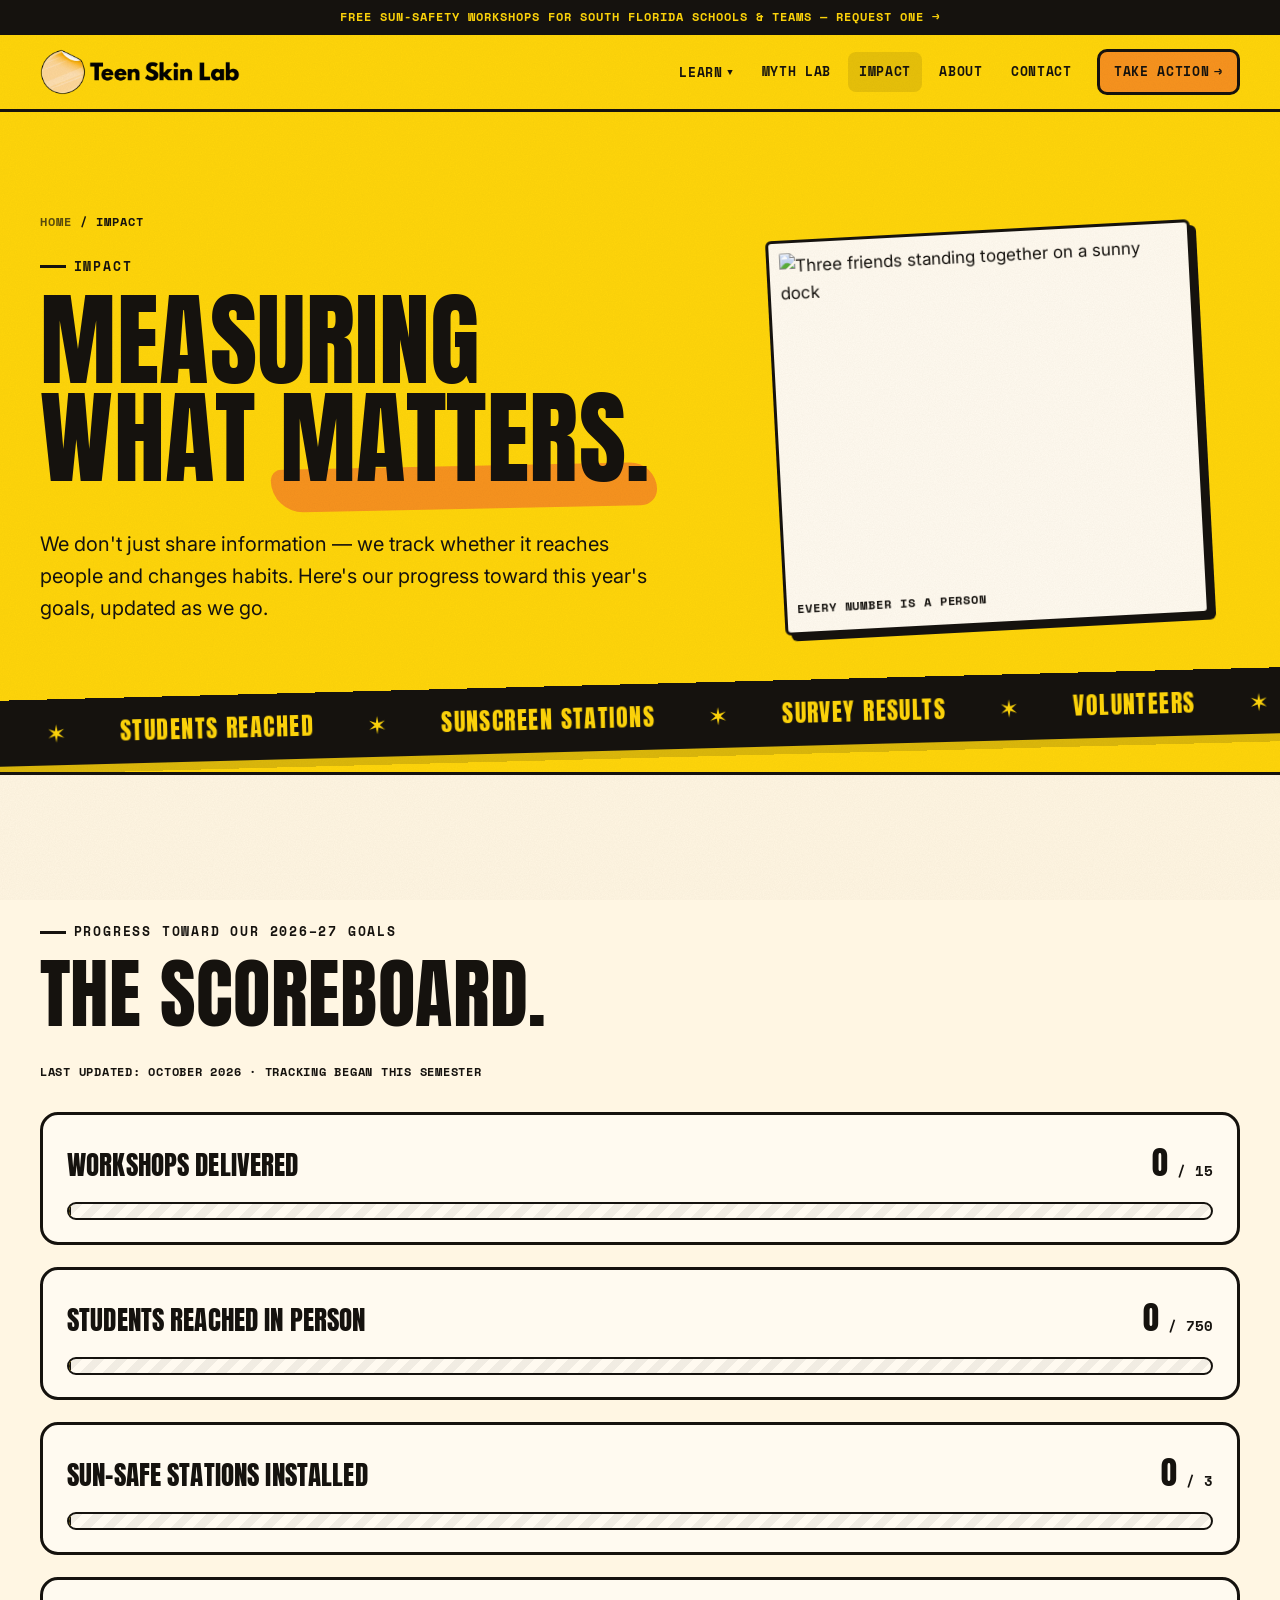
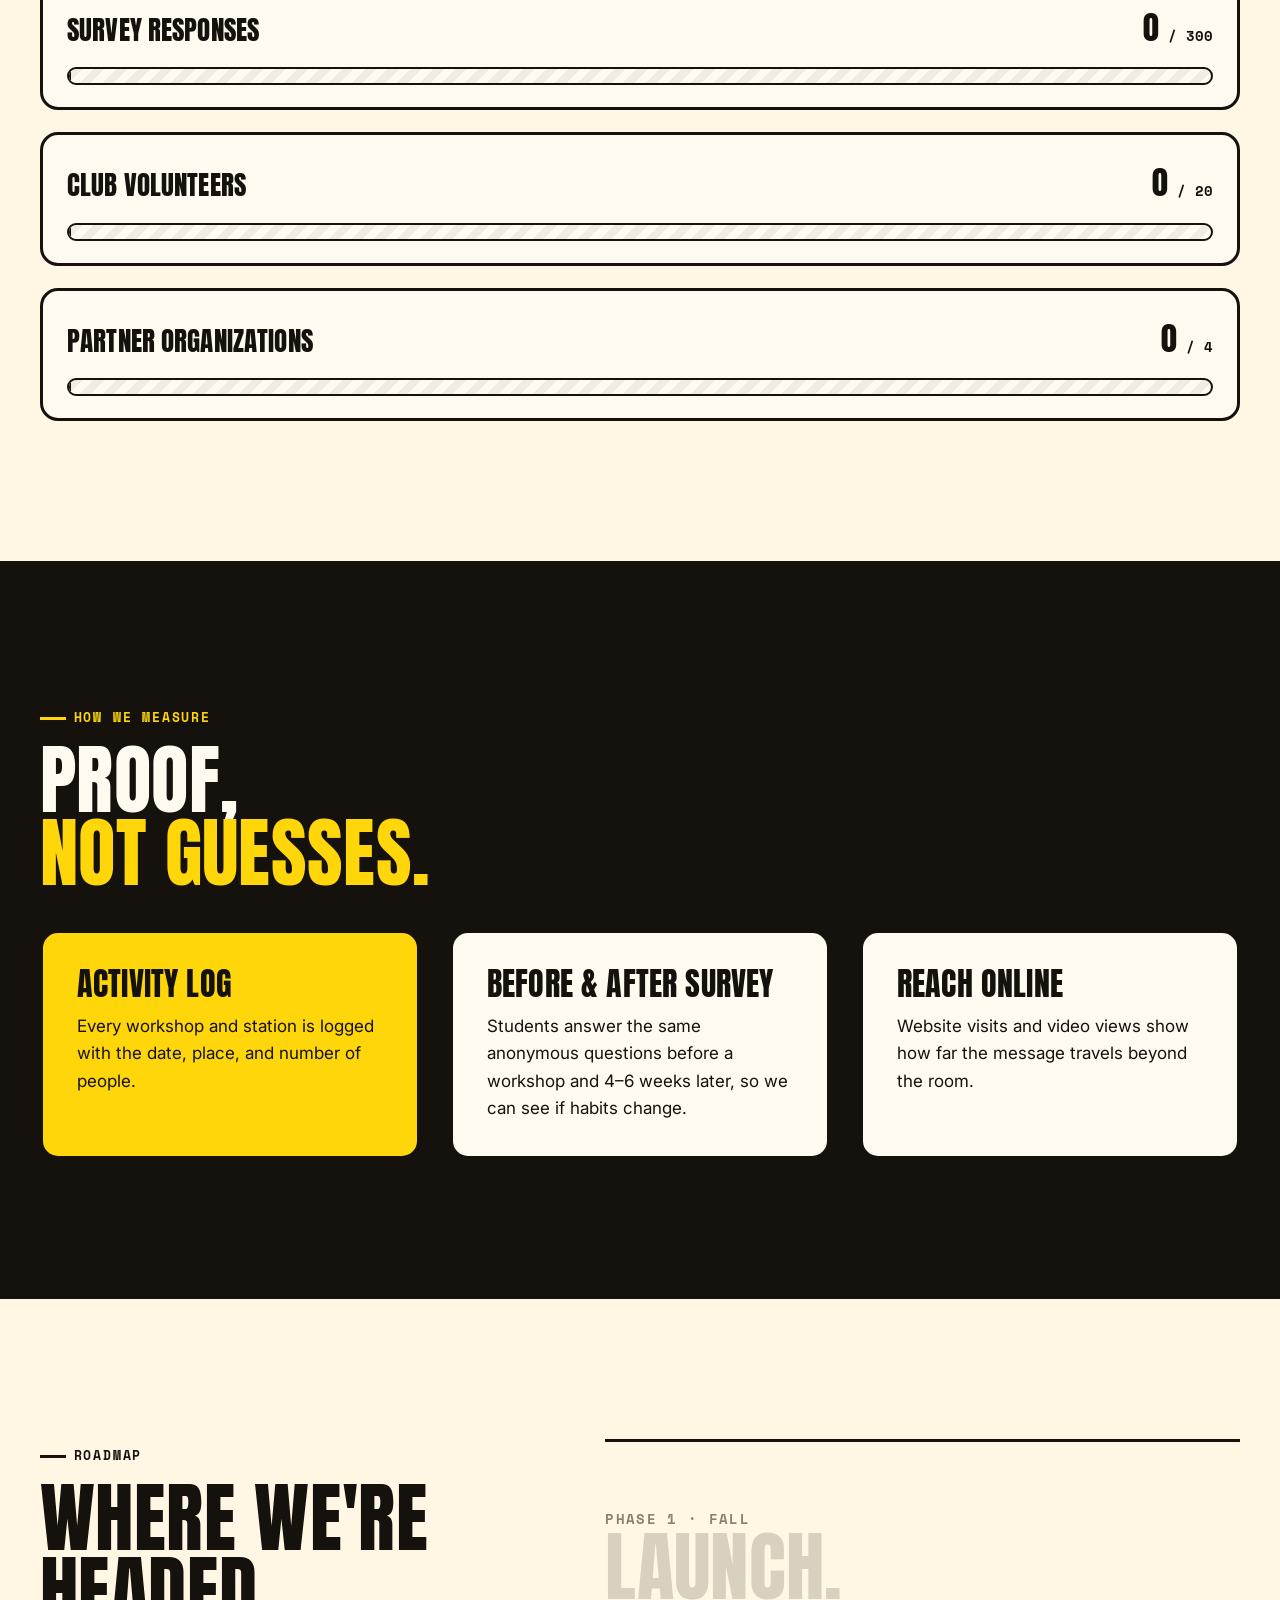
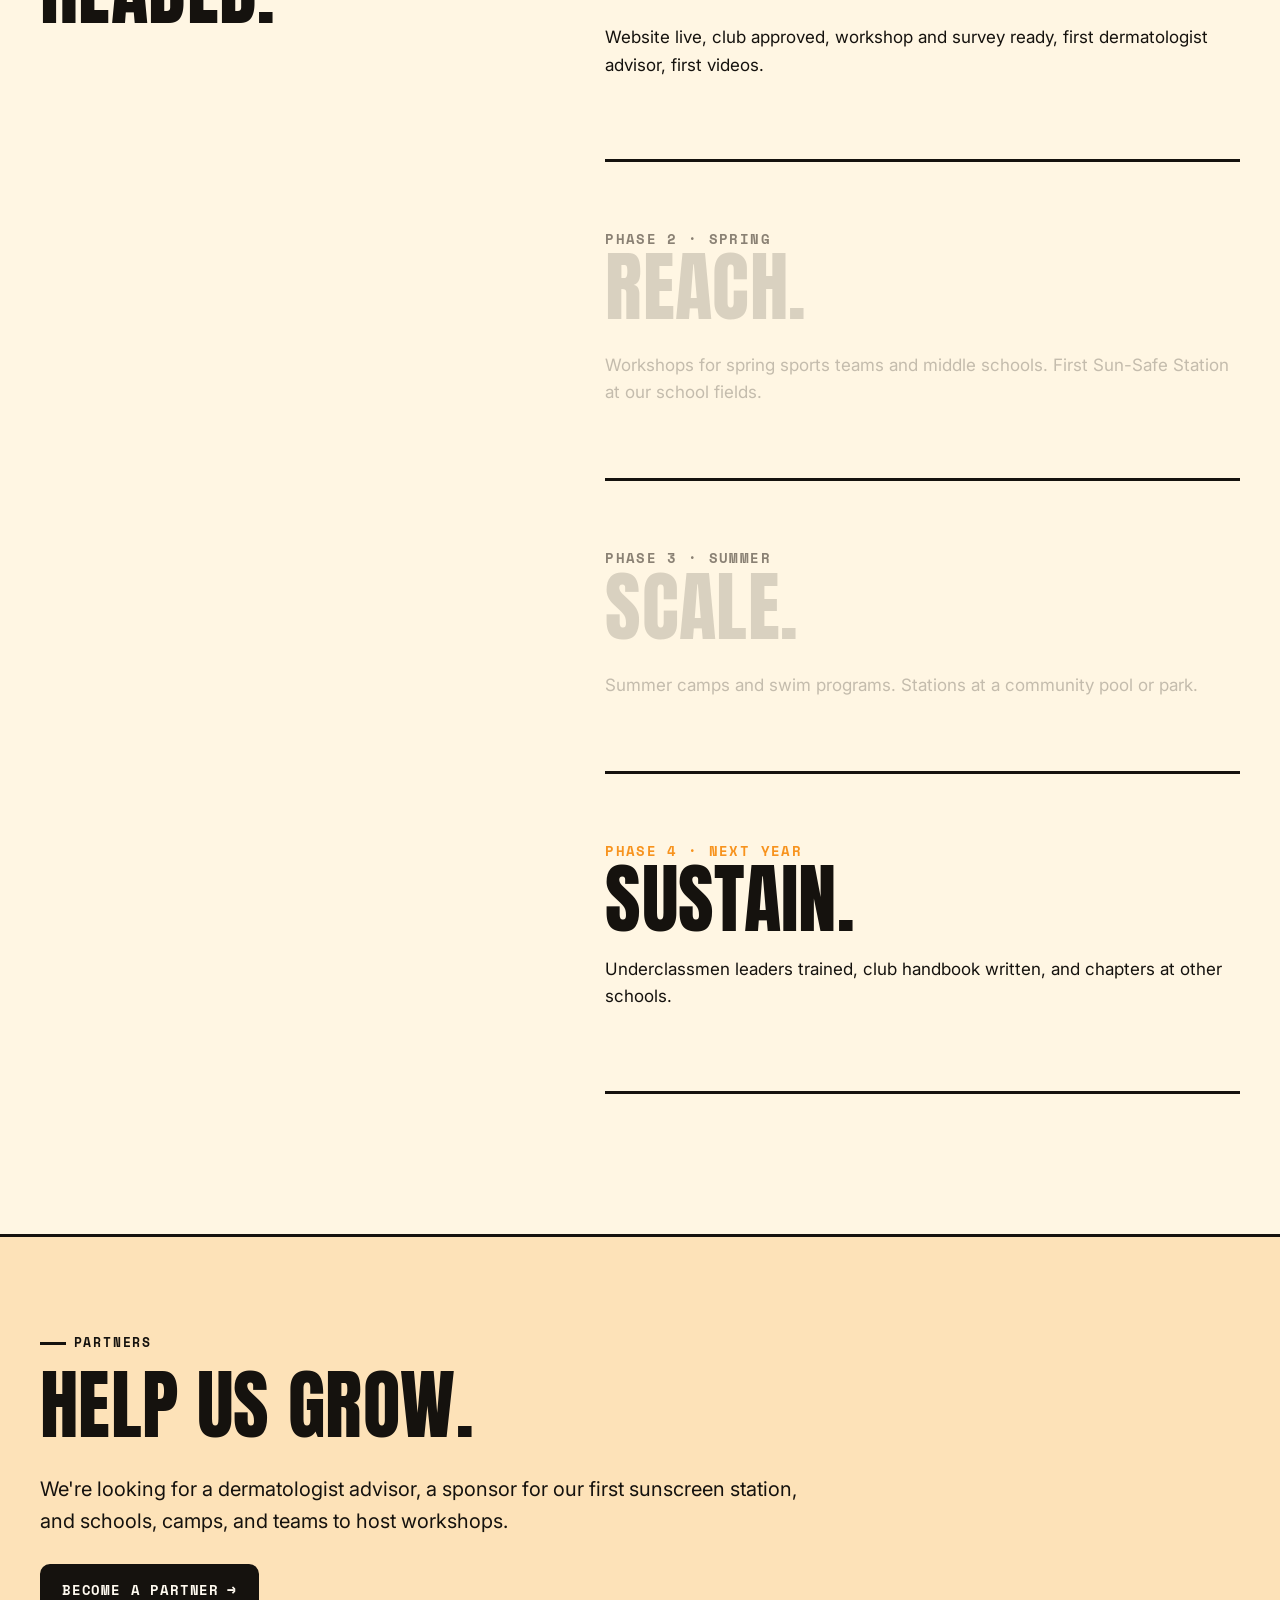
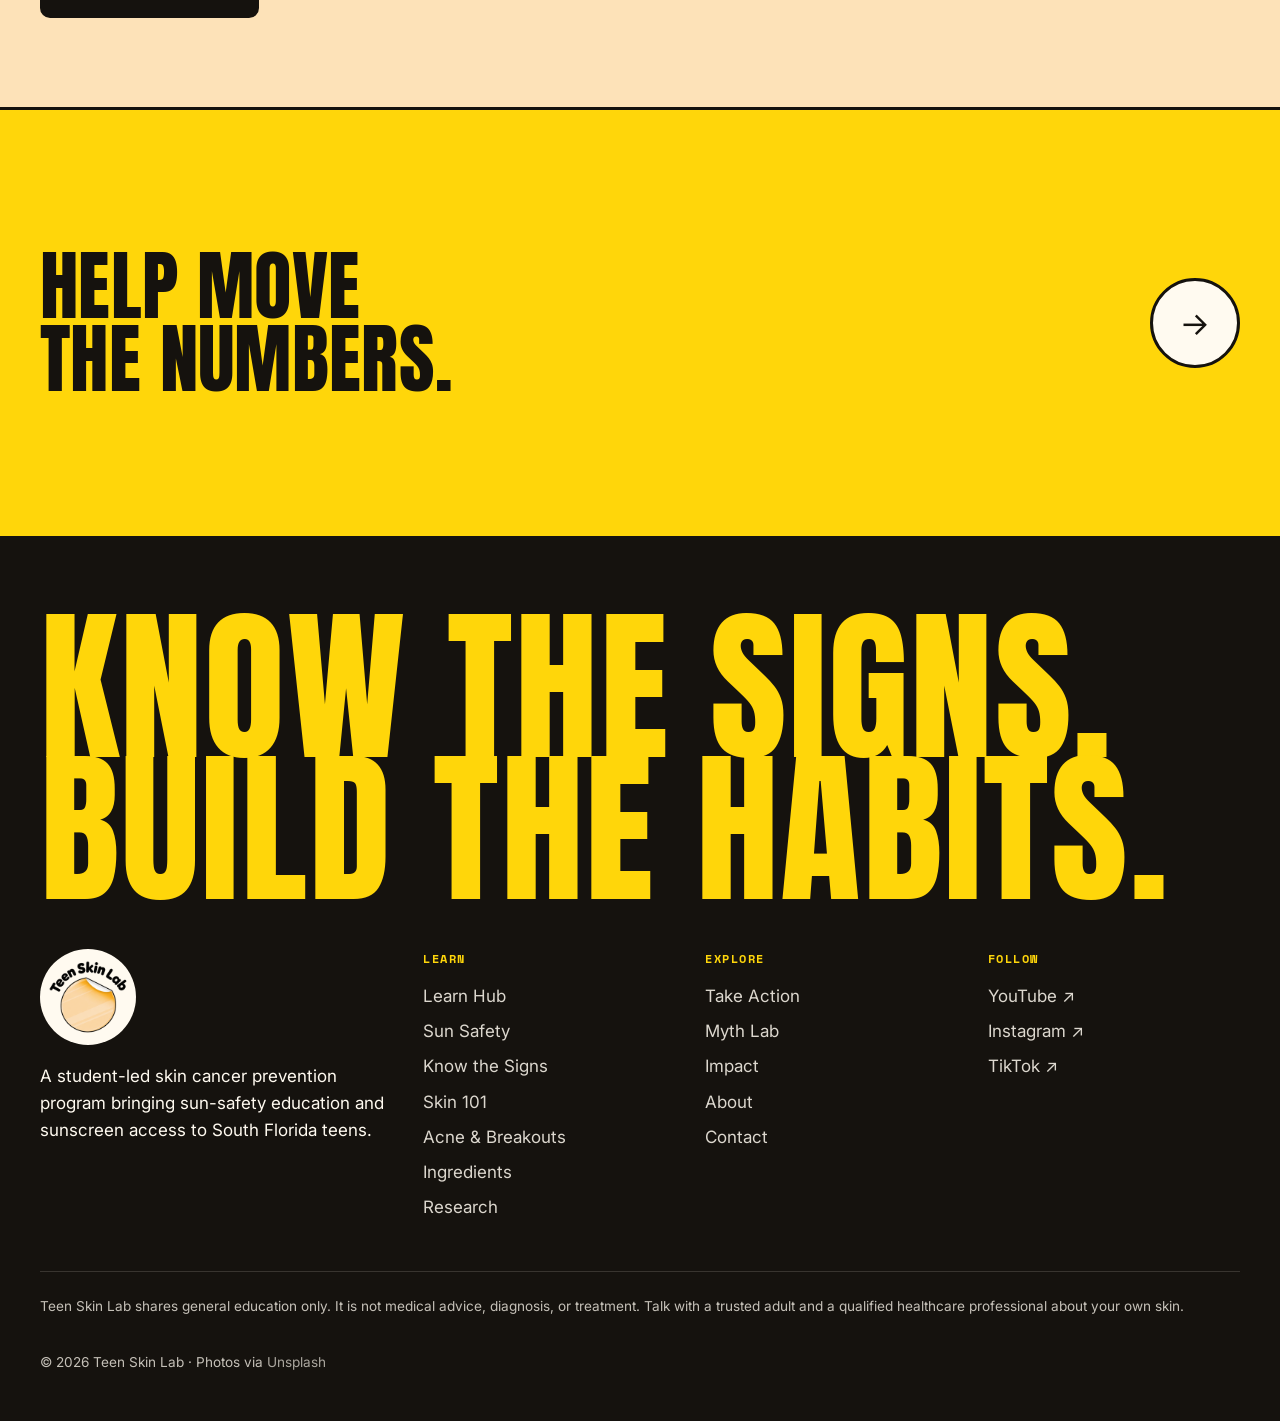
==== commit 2eaed6c9: "Remove volunteer hours from Impact activity log" ====
--- a/site/impact.html
+++ b/site/impact.html
@@ -56,7 +56,7 @@
         <p class="eyebrow" data-reveal>How we measure</p>
         <h2 data-reveal>Proof,<br><span style="color:var(--sun)">not guesses.</span></h2>
         <div class="grid-3" data-stagger style="margin-top:40px;color:var(--ink)">
-          <div class="box sun" data-reveal><h3>Activity log</h3><p>Every workshop and station is logged with the date, place, number of people, and volunteer hours.</p></div>
+          <div class="box sun" data-reveal><h3>Activity log</h3><p>Every workshop and station is logged with the date, place, and number of people.</p></div>
           <div class="box" data-reveal><h3>Before &amp; after survey</h3><p>Students answer the same anonymous questions before a workshop and 4–6 weeks later, so we can see if habits change.</p></div>
           <div class="box" data-reveal><h3>Reach online</h3><p>Website visits and video views show how far the message travels beyond the room.</p></div>
         </div>
